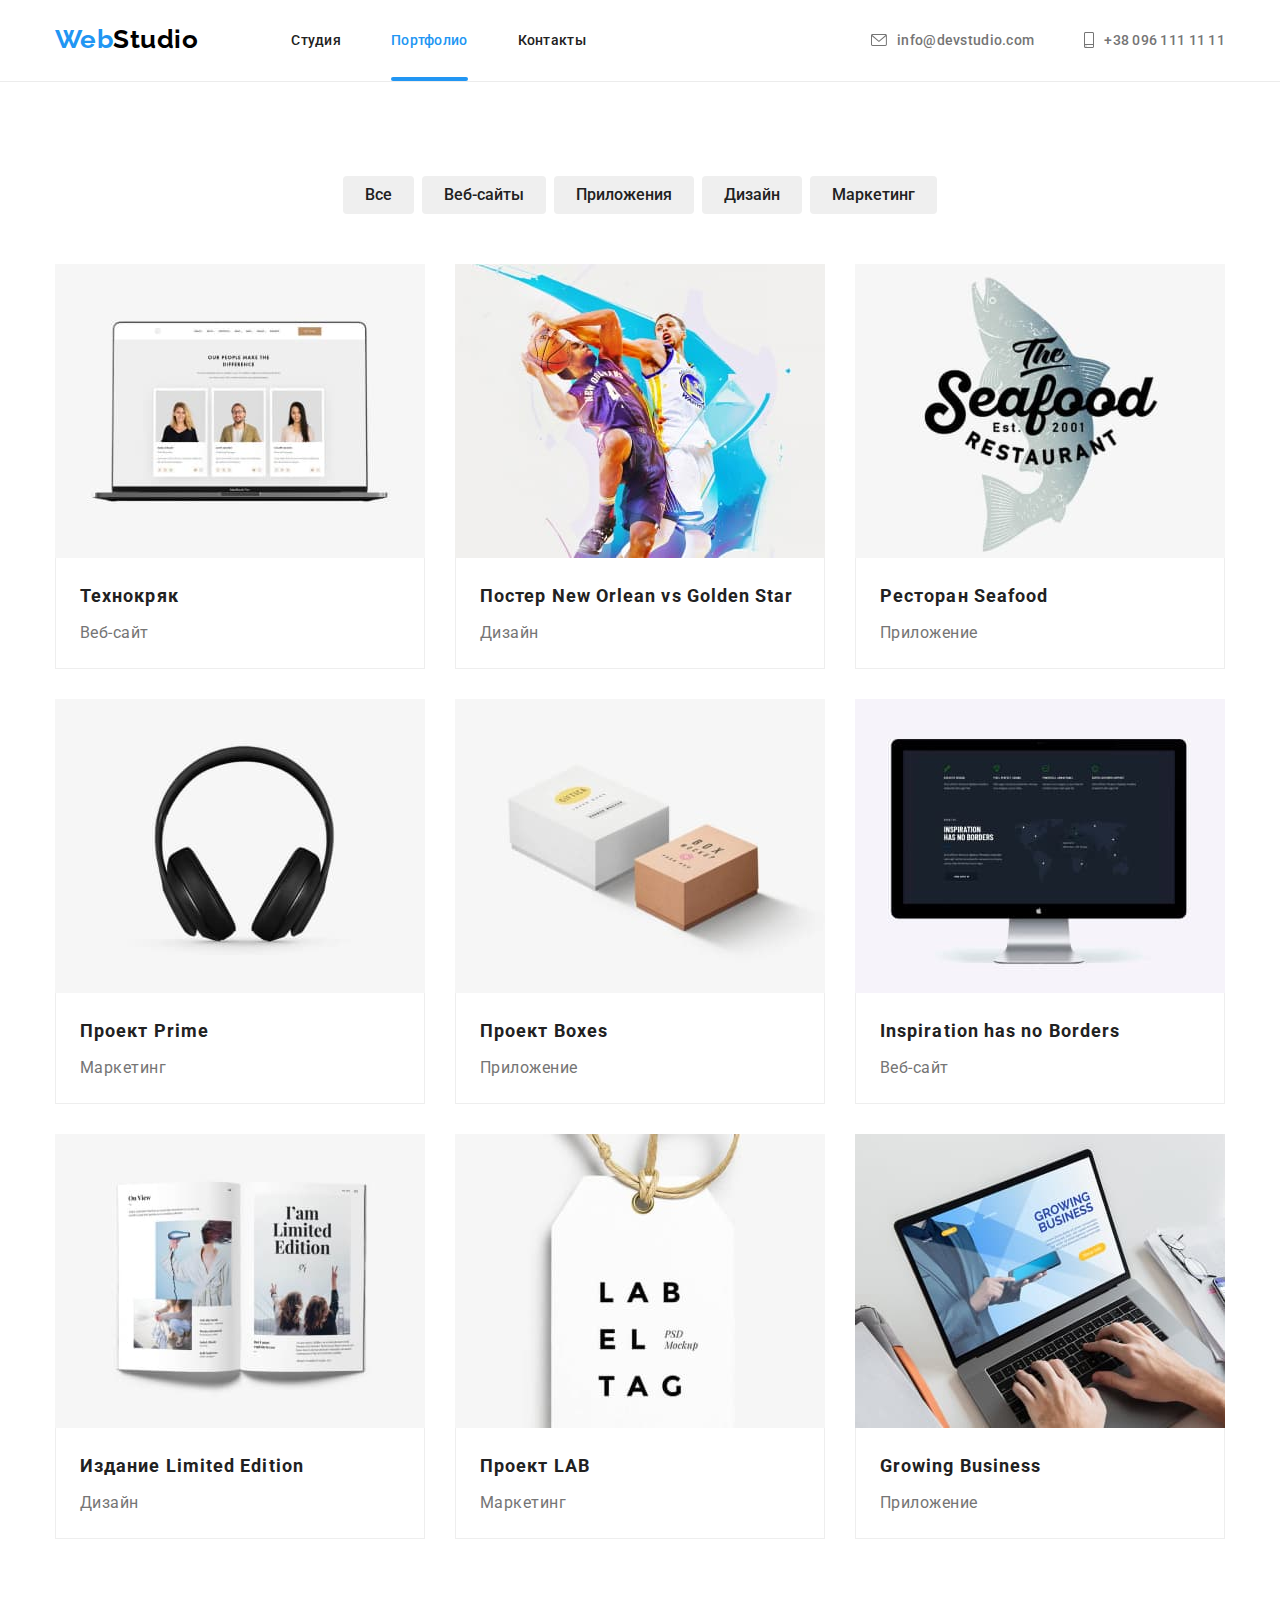
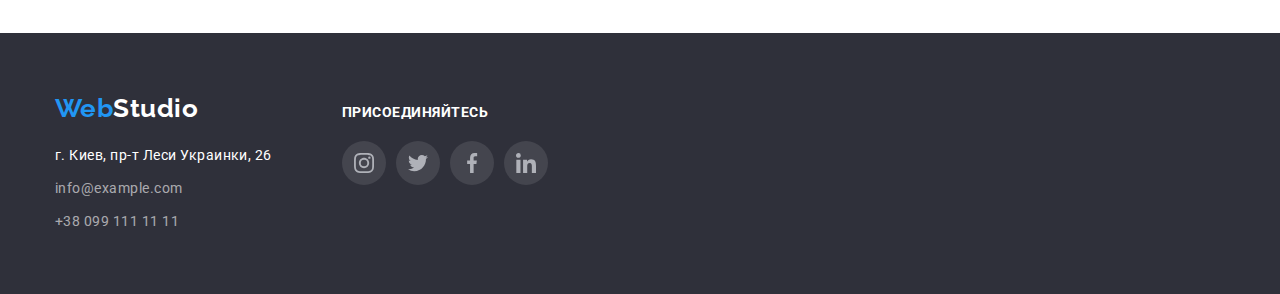
==== portfolio.html @ 7136a8c1 "hw-06" ====
<!DOCTYPE html>
<html lang="ru">
  <head>
    <meta charset="UTF-8" />
    <meta http-equiv="X-UA-Compatible" content="IE=edge" />
    <meta name="viewport" content="width=device-width, initial-scale=1.0" />
    <title>Document</title>
    <link rel="preconnect" href="https://fonts.googleapis.com" />
    <link rel="preconnect" href="https://fonts.gstatic.com" crossorigin />
    <link
      href="https://fonts.googleapis.com/css2?family=Raleway:wght@700&family=Roboto:wght@400;500;700;900&display=swap"
      rel="stylesheet"
    />
    <link
      rel="stylesheet"
      href="https://cdn.jsdelivr.net/npm/modern-normalize@1.1.0/modern-normalize.min.css"
    />
    <link rel="stylesheet" href="./css/styles.css" />
  </head>
  <body>
    <header class="header header-line">
      <div class="container container-header">
        <nav class="nav">
          <a lang="en" href="./index.html" class="logo"
            >Web<span class="logo-studio">Studio</span></a
          >
          <ul class="site-nav list">
            <li class="site-nav-item">
              <a href="./index.html" class="link">Студия</a>
            </li>
            <li class="site-nav-item">
              <a href="./portfolio.html" class="link current">Портфолио</a>
            </li>
            <li class="site-nav-item"><a href="" class="link">Контакты</a></li>
          </ul>
        </nav>
        <ul class="contacts-list list">
          <li class="contacts-item">
            <a href="mailto:info@devstudio.com" class="contacts-link"
              ><svg class="icon-mail" width="16" height="12">
                <use href="./images/symbol-defs.svg#mail"></use>
              </svg>
              info@devstudio.com</a
            >
          </li>
          <li class="contacts-item">
            <a href="tel:380961111111" class="contacts-link"
              ><svg class="icon-phone" width="10" height="16">
                <use href="./images/symbol-defs.svg#phone"></use></svg
              >+38 096 111 11 11</a
            >
          </li>
        </ul>
      </div>
    </header>
    <main>
      <!-- portfolio -->
      <section class="portfolio">
        <div class="container">
          <h1 class="visually-hidden">Портфолио</h1>
          <ul class="button-list list">
            <li class="button-list-item">
              <button type="button" class="button">Все</button>
            </li>
            <li class="button-list-item">
              <button type="button" class="button">Веб-сайты</button>
            </li>
            <li class="button-list-item">
              <button type="button" class="button">Приложения</button>
            </li>
            <li class="button-list-item">
              <button type="button" class="button">Дизайн</button>
            </li>
            <li class="button-list-item">
              <button type="button" class="button">Маркетинг</button>
            </li>
          </ul>
          <ul class="portfolio-list list">
            <li class="portfolio-list-item">
              <a href="" class="portfolio-link">
                <div class="portfolio-thumb">
                  <img
                    class="no-gap"
                    width="370"
                    src="./images/tehno.jpg"
                    alt="ноутбук"
                  />
                  <div class="portfolio-overlay">
                    <p class="thumb-text">
                      Ресурс предлагает комплексные предложения с разным уровнем
                      функционала и сервисов. Все это позволит посетителю
                      получить исчерпывающие сведения о компании или частном
                      лице.
                    </p>
                  </div>
                </div>

                <div class="item-description">
                  <h2 class="portfolio-list-title">Технокряк</h2>
                  <p class="portfolio-list-text">Веб-сайт</p>
                </div></a
              >
            </li>
            <li class="portfolio-list-item">
              <a href="" class="portfolio-link">
                <div class="portfolio-thumb">
                  <img
                    class="no-gap"
                    width="370"
                    src="./images/neworlean.jpg"
                    alt="баскетболисты"
                  />
                  <div class="portfolio-overlay">
                    <p class="thumb-text">
                      Ресурс предлагает комплексные предложения с разным уровнем
                      функционала и сервисов. Все это позволит посетителю
                      получить исчерпывающие сведения о компании или частном
                      лице.
                    </p>
                  </div>
                </div>

                <div class="item-description">
                  <h2 class="portfolio-list-title">
                    Постер <span lang="en">New Orlean vs Golden Star</span>
                  </h2>
                  <p class="portfolio-list-text">Дизайн</p>
                </div></a
              >
            </li>
            <li class="portfolio-list-item">
              <a href="" class="portfolio-link">
                <div class="portfolio-thumb">
                  <img
                    class="no-gap"
                    width="370"
                    src="./images/seafood.jpg"
                    alt="логотип ресторана"
                  />
                  <div class="portfolio-overlay">
                    <p class="thumb-text">
                      Ресурс предлагает комплексные предложения с разным уровнем
                      функционала и сервисов. Все это позволит посетителю
                      получить исчерпывающие сведения о компании или частном
                      лице.
                    </p>
                  </div>
                </div>

                <div class="item-description">
                  <h2 class="portfolio-list-title">
                    Ресторан <span lang="en">Seafood</span>
                  </h2>
                  <p class="portfolio-list-text">Приложение</p>
                </div></a
              >
            </li>
            <li class="portfolio-list-item">
              <a href="" class="portfolio-link">
                <div class="portfolio-thumb">
                  <img
                    class="no-gap"
                    width="370"
                    src="./images/prime.jpg"
                    alt="наушники"
                  />
                  <div class="portfolio-overlay">
                    <p class="thumb-text">
                      Ресурс предлагает комплексные предложения с разным уровнем
                      функционала и сервисов. Все это позволит посетителю
                      получить исчерпывающие сведения о компании или частном
                      лице.
                    </p>
                  </div>
                </div>

                <div class="item-description">
                  <h2 class="portfolio-list-title">
                    Проект <span lang="en">Prime</span>
                  </h2>
                  <p class="portfolio-list-text">Маркетинг</p>
                </div></a
              >
            </li>
            <li class="portfolio-list-item">
              <a href="" class="portfolio-link">
                <div class="portfolio-thumb">
                  <img
                    class="no-gap"
                    width="370"
                    src="./images/boxes.jpg"
                    alt="коробки"
                  />
                  <div class="portfolio-overlay">
                    <p class="thumb-text">
                      Ресурс предлагает комплексные предложения с разным уровнем
                      функционала и сервисов. Все это позволит посетителю
                      получить исчерпывающие сведения о компании или частном
                      лице.
                    </p>
                  </div>
                </div>

                <div class="item-description">
                  <h2 class="portfolio-list-title">
                    Проект <span lang="en">Boxes</span>
                  </h2>
                  <p class="portfolio-list-text">Приложение</p>
                </div></a
              >
            </li>
            <li class="portfolio-list-item">
              <a href="" class="portfolio-link">
                <div class="portfolio-thumb">
                  <img
                    class="no-gap"
                    width="370"
                    src="./images/inspiration.jpg"
                    alt="монитор"
                  />
                  <div class="portfolio-overlay">
                    <p class="thumb-text">
                      Ресурс предлагает комплексные предложения с разным уровнем
                      функционала и сервисов. Все это позволит посетителю
                      получить исчерпывающие сведения о компании или частном
                      лице.
                    </p>
                  </div>
                </div>

                <div class="item-description">
                  <h2 class="portfolio-list-title" lang="en">
                    Inspiration has no Borders
                  </h2>
                  <p class="portfolio-list-text">Веб-сайт</p>
                </div></a
              >
            </li>
            <li class="portfolio-list-item">
              <a href="" class="portfolio-link">
                <div class="portfolio-thumb">
                  <img
                    class="no-gap"
                    width="370"
                    src="./images/limitededition.jpg"
                    alt="открытая книга"
                  />
                  <div class="portfolio-overlay">
                    <p class="thumb-text">
                      Ресурс предлагает комплексные предложения с разным уровнем
                      функционала и сервисов. Все это позволит посетителю
                      получить исчерпывающие сведения о компании или частном
                      лице.
                    </p>
                  </div>
                </div>

                <div class="item-description">
                  <h2 class="portfolio-list-title">
                    Издание <span lang="en">Limited Edition</span>
                  </h2>
                  <p class="portfolio-list-text">Дизайн</p>
                </div></a
              >
            </li>
            <li class="portfolio-list-item">
              <a href="" class="portfolio-link">
                <div class="portfolio-thumb">
                  <img
                    class="no-gap"
                    width="370"
                    src="./images/lab.jpg"
                    alt="бирка"
                  />
                  <div class="portfolio-overlay">
                    <p class="thumb-text">
                      Ресурс предлагает комплексные предложения с разным уровнем
                      функционала и сервисов. Все это позволит посетителю
                      получить исчерпывающие сведения о компании или частном
                      лице.
                    </p>
                  </div>
                </div>

                <div class="item-description">
                  <h2 class="portfolio-list-title">
                    Проект <span lang="en">LAB</span>
                  </h2>
                  <p class="portfolio-list-text">Маркетинг</p>
                </div></a
              >
            </li>
            <li class="portfolio-list-item">
              <a href="" class="portfolio-link">
                <div class="portfolio-thumb">
                  <img
                    class="no-gap"
                    width="370"
                    src="./images/growingbusiness.jpg"
                    alt="открытый ноутбук"
                  />
                  <div class="portfolio-overlay">
                    <p class="thumb-text">
                      Ресурс предлагает комплексные предложения с разным уровнем
                      функционала и сервисов. Все это позволит посетителю
                      получить исчерпывающие сведения о компании или частном
                      лице.
                    </p>
                  </div>
                </div>

                <div class="item-description">
                  <h2 class="portfolio-list-title" lang="en">
                    Growing Business
                  </h2>
                  <p class="portfolio-list-text">Приложение</p>
                </div></a
              >
            </li>
          </ul>
        </div>
      </section>
    </main>
    <footer class="footer">
      <div class="container">
        <div class="footer-flex">
          <div class="logo-address">
            <a lang="en" href="./index.html" class="logo-futer logo"
              >Web<span class="logo-studio-footer">Studio</span></a
            >
            <address class="address">
              <ul class="list">
                <li class="address-list">
                  <p class="address address-city">
                    г. Киев, пр-т Леси Украинки, 26
                  </p>
                </li>
                <li class="address-list">
                  <a href="mailto:info@example.com" class="address address-mail"
                    >info@example.com</a
                  >
                </li>
                <li class="address-list">
                  <a href="tel:380991111111" class="address address-tel"
                    >+38 099 111 11 11</a
                  >
                </li>
              </ul>
            </address>
          </div>
          <div class="footer-social">
            <h2 class="footer-social-title">присоединяйтесь</h2>

            <ul class="footer-social-list list">
              <li class="footer-social-item">
                <a href="https://www.instagram.com/" class="social-bg">
                  <svg class="social-icon bottom" width="20" height="20">
                    <use href="./images/symbol-defs.svg#instagram"></use>
                  </svg>
                </a>
              </li>
              <li class="footer-social-item">
                <a href="https://twitter.com/" class="social-bg"
                  ><svg class="social-icon bottom" width="20" height="20">
                    <use href="./images/symbol-defs.svg#twitter"></use></svg
                ></a>
              </li>
              <li class="footer-social-item">
                <a href="https://www.facebook.com/" class="social-bg"
                  ><svg class="social-icon bottom" width="20" height="20">
                    <use href="./images/symbol-defs.svg#facebook"></use></svg
                ></a>
              </li>
              <li class="footer-social-item">
                <a href="https://www.linkedin.com/" class="social-bg"
                  ><svg class="social-icon bottom" width="20" height="20">
                    <use href="./images/symbol-defs.svg#linkedin"></use></svg
                ></a>
              </li>
            </ul>
          </div>
        </div>
      </div>
    </footer>
  </body>
</html>
---- css/styles.css ----
/* основной цвет текста #757575 */
/* вторичный цвет текста #212121 */
/* background: #FFFFFF */
/* вторичный цвет фона #F5F4FA */
/* акцент #2196F3 */

:root {
  --primary-text-color: #757575;
  --title-text-color: #212121;
  --accent-color: #2196f3;
  --background-color: #ffffff;
  --text-color: #ffffff;
  --time-transition: 250ms;
  --time-cubic: cubic-bezier(0.4, 0, 0.2, 1);
}
body {
  background: var(--background-color);
  color: var(--primary-text-color);
  font-family: roboto, sans-serif;
  letter-spacing: 0.03em;
}

.visually-hidden {
  position: absolute;
  white-space: nowrap;
  width: 1px;
  height: 1px;
  overflow: hidden;
  border: 0;
  padding: 0;
  clip: rect(0 0 0 0);
  clip-path: inset(50%);
  margin: -1px;
}

.container {
  width: 1200px;
  padding-left: 15px;
  padding-right: 15px;
  margin-left: auto;
  margin-right: auto;
}

.list {
  list-style: none;
  margin: 0;
  padding: 0;
}

.no-gap {
  display: block;
}

.header-line {
  border-bottom: 1px solid #ececec;
}

.nav .logo {
  padding-top: 24px;
  padding-bottom: 24px;
}

.logo {
  margin-right: 93px;
  color: var(--accent-color);
  font-family: Raleway, sans-serif;
  font-weight: 700;
  font-size: 26px;
  line-height: 1.2;
  text-decoration: none;
}

.logo .logo-studio {
  color: #000000;
}

.logo-studio-footer {
  color: var(--text-color);
}

/* Site nav */

.nav {
  display: flex;
}

.site-nav {
  display: flex;
  align-items: center;
}

.link {
  position: relative;
}

.current::after {
  content: '';
  position: absolute;
  display: block;
  width: 100%;
  height: 4px;
  background-color: var(--accent-color);
  border-radius: 4px;
  bottom: 0;
}

.site-nav-item:not(:last-child) {
  margin-right: 50px;
}

.site-nav .link {
  display: block;
  padding-top: 32px;
  padding-bottom: 32px;
  color: var(--title-text-color);
  font-weight: 500;
  font-size: 14px;
  line-height: 1.2;
  letter-spacing: 0.02em;
  text-decoration: none;

  transition: color var(--time-transition) var(--time-cubic);
}

.site-nav .link:hover,
.site-nav .link:focus {
  color: var(--accent-color);
}

.site-nav .link.current {
  color: var(--accent-color);
}

.contacts-link {
  display: flex;
  align-items: center;
  padding-top: 32px;
  padding-bottom: 32px;
  color: var(--primary-text-color);
  font-weight: 500;
  font-size: 14px;
  line-height: 1.2;
  letter-spacing: 0.02em;
  text-decoration: none;

  transition: color var(--time-transition) var(--time-cubic);
}

.contacts-link:hover,
.contacts-link:focus {
  color: var(--accent-color);
}

.icon-mail {
  margin-right: 10px;
  fill: currentColor;
}

.icon-phone {
  margin-right: 10px;
  fill: currentColor;
}

.container-header {
  display: flex;
  align-items: center;
}

.contacts-list {
  display: flex;
  margin-left: auto;
}

.contacts-item:not(:last-child) {
  margin-right: 50px;
}

/* Section Hero */

.hero {
  margin: 0 auto;
  max-width: 1600px;
  padding-top: 200px;
  padding-bottom: 200px;
  text-align: center;
  background-image: linear-gradient(
      rgba(47, 48, 58, 0.4),
      rgba(47, 48, 58, 0.4)
    ),
    url(../images/hero-background.jpg);
  background-color: #2f303a;
  background-size: cover;
  background-position: center;
  background-repeat: no-repeat;
}
.hero-title {
  width: 696px;
  margin: 0 auto 30px auto;
  color: var(--text-color);
  font-weight: 900;
  font-size: 44px;
  line-height: 1.36;

  letter-spacing: 0.06em;
  text-transform: uppercase;
}

.backdrop {
  position: fixed;
  top: 0;
  left: 0;
  width: 100%;
  height: 100%;
  z-index: 1;
  background-color: rgba(0, 0, 0, 0.2);

  opacity: 1;
  transition: opacity var(--time-transition) var(--time-cubic);
}

.backdrop.is-hidden {
  opacity: 0;
  pointer-events: none;
}

.backdrop.is-hidden .modal {
  transform: translate(-50%, -50%) scale(0.5);
  opacity: 1;
}

.modal {
  position: absolute;
  top: 50%;
  left: 50%;
  transform: translate(-50%, -50%);
  min-width: 528px;
  min-height: 581px;
  background-color: #fff;
  box-shadow: 0px 1px 3px rgba(0, 0, 0, 0.12), 0px 1px 1px rgba(0, 0, 0, 0.14),
    0px 2px 1px rgba(0, 0, 0, 0.2);
  border-radius: 4px;

  transform: translate(-50%, -50%) scale(1);
  transition: transform var(--time-transition) var(--time-cubic),
    opacity var(--time-transition) var(--time-cubic);
}

.close-button {
  position: absolute;
  top: 8px;
  right: 8px;
  width: 30px;
  height: 30px;
  display: flex;
  justify-content: center;
  align-items: center;
  background-color: #fff;
  border-radius: 50%;
  border: 1px solid rgba(0, 0, 0, 0.1);

  transition: box-shadow var(--time-transition) var(--time-cubic);
}

.close-button:hover,
.close-button:focus {
  box-shadow: 0px 1px 3px rgba(0, 0, 0, 0.12), 0px 1px 1px rgba(0, 0, 0, 0.14),
    0px 2px 1px rgba(0, 0, 0, 0.2);
}

/* Section Features */

.features {
  padding-top: 94px;
  padding-bottom: 94px;
}

.future-list {
  display: flex;
}

.future-list-item {
  width: 270px;
}

.future-list-item:not(:last-child) {
  margin-right: 30px;
}

.future-list .title {
  margin-top: 0;
  margin-bottom: 10px;
  color: var(--title-text-color);
  font-weight: 700;
  font-size: 14px;
  line-height: 1.2;
  text-transform: uppercase;
}

.future-list-text {
  margin: 0;
  padding-top: 1px;
  padding-bottom: 2px;
  font-size: 14px;
  line-height: 1.71;
}

.future-list-icon {
}

.icon-bg {
  display: flex;
  justify-content: center;
  align-items: center;
  width: 270px;
  height: 120px;
  background-color: #f5f4fa;
  border-radius: 4px;
  margin-bottom: 30px;
}

/* Section we */

.we {
  padding-bottom: 94px;
}

.we-picture {
  position: relative;
}

.pic-overlay {
  position: absolute;
  display: flex;
  align-items: center;
  justify-content: center;
  width: 100%;
  height: 70px;
  background-color: rgba(47, 48, 58, 0.8);
  transform: translate(0%, -100%);
}

.we-title,
.team-title,
.clents-title {
  margin-top: 0;
  margin-bottom: 50px;
  color: var(--title-text-color);
  font-weight: 700;
  font-size: 36px;
  line-height: 1.2;
  text-align: center;
}

.we-overlay-title {
  font-weight: 700;
  font-size: 14px;
  line-height: 1.14;
  text-align: center;
  text-transform: uppercase;
  color: var(--text-color);
  margin: 0;
}

.we-list {
  display: flex;
}

.we-list-item:not(:last-child) {
  margin-right: 30px;
}

/* Section Team */

.team {
  padding-top: 94px;
  padding-bottom: 94px;
  background-color: #f5f4fa;
}

.team-list {
  display: flex;
}

.team-list-item {
  background-color: var(--background-color);
  box-shadow: 0px 1px 3px rgba(0, 0, 0, 0.12), 0px 1px 1px rgba(0, 0, 0, 0.14),
    0px 2px 1px rgba(0, 0, 0, 0.2);
  border-radius: 0px 0px 4px 4px;
}

.team-list-item:not(:last-child) {
  margin-right: 30px;
}

.team-member {
  padding-top: 30px;
  padding-bottom: 30px;
}

.team-list-title {
  color: var(--title-text-color);
  font-weight: 500;
  font-size: 16px;
  line-height: 1.18;
  text-align: center;
  margin-top: 0;
  margin-bottom: 10px;
}

.team-position {
  font-size: 16px;
  line-height: 1.18;
  text-align: center;
  margin-top: 0;
  margin-bottom: 16px;
}

.social {
  display: flex;
  padding-left: 32px;
  padding-right: 32px;
  gap: 10px;
}

.social-bg {
  display: flex;
  justify-content: center;
  align-items: center;
  background-color: #ffffff;
  width: 44px;
  height: 44px;
  border-radius: 50%;
  color: #afb1b8;

  transition: color var(--time-transition) var(--time-cubic),
    background-color var(--time-transition) var(--time-cubic);
}

.social-icon {
  fill: currentColor;
}

.social-bg:hover,
.social-bg:focus {
  background-color: var(--accent-color);
  color: var(--text-color);
}

/* Clients */

.clients {
  padding-top: 94px;
  padding-bottom: 94px;
}

.clients-list {
  display: flex;
  gap: 30px;
}

.clents-title {
  margin-top: 0;
  margin-bottom: 50px;
}

.client-link {
  display: flex;
  justify-content: center;
  align-items: center;
  width: 170px;
  height: 92px;
  border: 1px solid #afb1b8;
  border-radius: 4px;
  text-decoration: none;
  color: #afb1b8;

  transition: color var(--time-transition) var(--time-cubic),
    border-color var(--time-transition) var(--time-cubic);
}

.client-icon {
  fill: currentColor;
}

.client-link:focus,
.client-link:hover {
  border-color: var(--accent-color);
  color: var(--accent-color);
}

/* Button */

.button {
  display: inline-block;
  border: 0px solid transparent;
  border-radius: 4px;
  padding: 6px 22px;
  color: var(--title-text-color);
  font-family: inherit;
  font-weight: 500;
  font-size: 16px;
  line-height: 1.62;
  text-align: center;
  cursor: pointer;

  transition: box-shadow var(--time-transition) var(--time-cubic),
    color var(--time-transition) var(--time-cubic),
    background-color var(--time-transition) var(--time-cubic);
}

.button:hover,
.button:focus {
  color: var(--background-color);
  background-color: var(--accent-color);
  box-shadow: 0px 3px 1px rgba(0, 0, 0, 0.1), 0px 1px 2px rgba(0, 0, 0, 0.08),
    0px 2px 2px rgba(0, 0, 0, 0.12);
}
.button.hero-button {
  display: inline-block;
  padding: 10px 32px;
  color: var(--text-color);
  background-color: var(--accent-color);
  font-weight: 700;
  font-size: 16px;
  line-height: 1.88;
  letter-spacing: 0.06em;

  transition: background-color var(--time-transition) var(--time-cubic);
}

.button.hero-button:hover,
.button.hero-button:focus {
  background-color: #188ce8;
}

/* Portfolio Page*/

.portfolio {
  padding-top: 94px;
  padding-bottom: 94px;
}

.button-list {
  display: flex;
  justify-content: center;
  margin-bottom: 50px;
}

.button-list-item:not(:last-child) {
  margin-right: 8px;
}

.item-description {
  padding: 20px 24px;
  border-bottom: 1px solid #eeeeee;
  border-left: 1px solid #eeeeee;
  border-right: 1px solid #eeeeee;
}

.portfolio-list-title {
  color: var(--title-text-color);
  font-weight: 700;
  font-size: 18px;
  line-height: 2;
  letter-spacing: 0.06em;
  margin-top: 0;
  margin-bottom: 4px;
}

.portfolio-list-text {
  font-size: 16px;
  line-height: 1.88;
  margin: 0;
  color: var(--primary-text-color);
}

.portfolio-list {
  display: flex;
  flex-wrap: wrap;
}

.portfolio-list-item {
  width: 370px;
  margin-right: 30px;
}

.portfolio-link {
  display: block;
  text-decoration: none;
  transition: box-shadow var(--time-transition) var(--time-cubic);
}

.thumb-text {
  font-size: 18px;
  line-height: 1.56;
  color: var(--text-color);
  margin: 0;
  padding-top: 63px;
  padding-right: 24px;
  padding-left: 24px;
}

.portfolio-thumb {
  position: relative;
  overflow: hidden;
}

.portfolio-overlay {
  position: absolute;
  width: 100%;
  height: 100%;
  background-color: rgba(33, 150, 243, 0.9);
  transform: translatey(0);
  opacity: 0.5;
  transition: transform var(--time-transition) var(--time-cubic),
    opacity var(--time-transition) var(--time-cubic);
}

.portfolio-link:hover .portfolio-overlay,
.portfolio-link:focus .portfolio-overlay {
  transform: translatey(-100%);
  opacity: 1;
}

.portfolio-link:focus,
.portfolio-link:hover {
  box-shadow: 0px 1px 1px rgba(0, 0, 0, 0.12), 0px 4px 4px rgba(0, 0, 0, 0.06),
    1px 4px 6px rgba(0, 0, 0, 0.16);
}

.portfolio-list-item:nth-child(3n) {
  margin-right: 0;
}

.portfolio-list-item:nth-child(-n + 6) {
  margin-bottom: 30px;
}

/* Footer */

.footer-flex {
  display: flex;
  align-items: baseline;
}

.footer-social-list {
  display: flex;
  gap: 10px;
}

.footer-social-title {
  margin-top: 0;
  margin-bottom: 20px;
  font-weight: 700;
  font-size: 14px;
  line-height: 1.14;
  text-transform: uppercase;
  color: #ffffff;
}

.footer {
  padding-top: 60px;
  padding-bottom: 60px;
  background-color: #2f303a;
}

.logo-futer.logo {
  display: block;
  margin-right: 0;
  margin-bottom: 20px;
}

.address {
  font-style: normal;
  font-size: 14px;
  line-height: 1.71;
  text-decoration: none;
}

.address .address-city {
  display: inline-block;
  margin: 0;
  color: var(--text-color);
}

.address .address-mail {
  display: inline-block;
  color: rgba(255, 255, 255, 0.6);

  transition: color var(--time-transition) var(--time-cubic);
}

.address-mail:hover,
.address-mail:focus {
  color: var(--accent-color);
}

.address .address-tel {
  display: inline-block;
  color: rgba(255, 255, 255, 0.6);

  transition: color var(--time-transition) var(--time-cubic);
}

.address-tel:hover,
.address-tel:focus {
  color: var(--accent-color);
}

.address-list:not(:last-child) {
  margin-bottom: 9px;
}

.logo-address {
  margin-right: 70px;
}
.footer-social-item .social-bg {
  background: rgba(255, 255, 255, 0.1);
}

.footer-social-item .social-bg:hover,
.footer-social-item .social-bg:focus {
  background: var(--accent-color);
}

.social-icon-bottom {
  fill: var(--text-color);
}
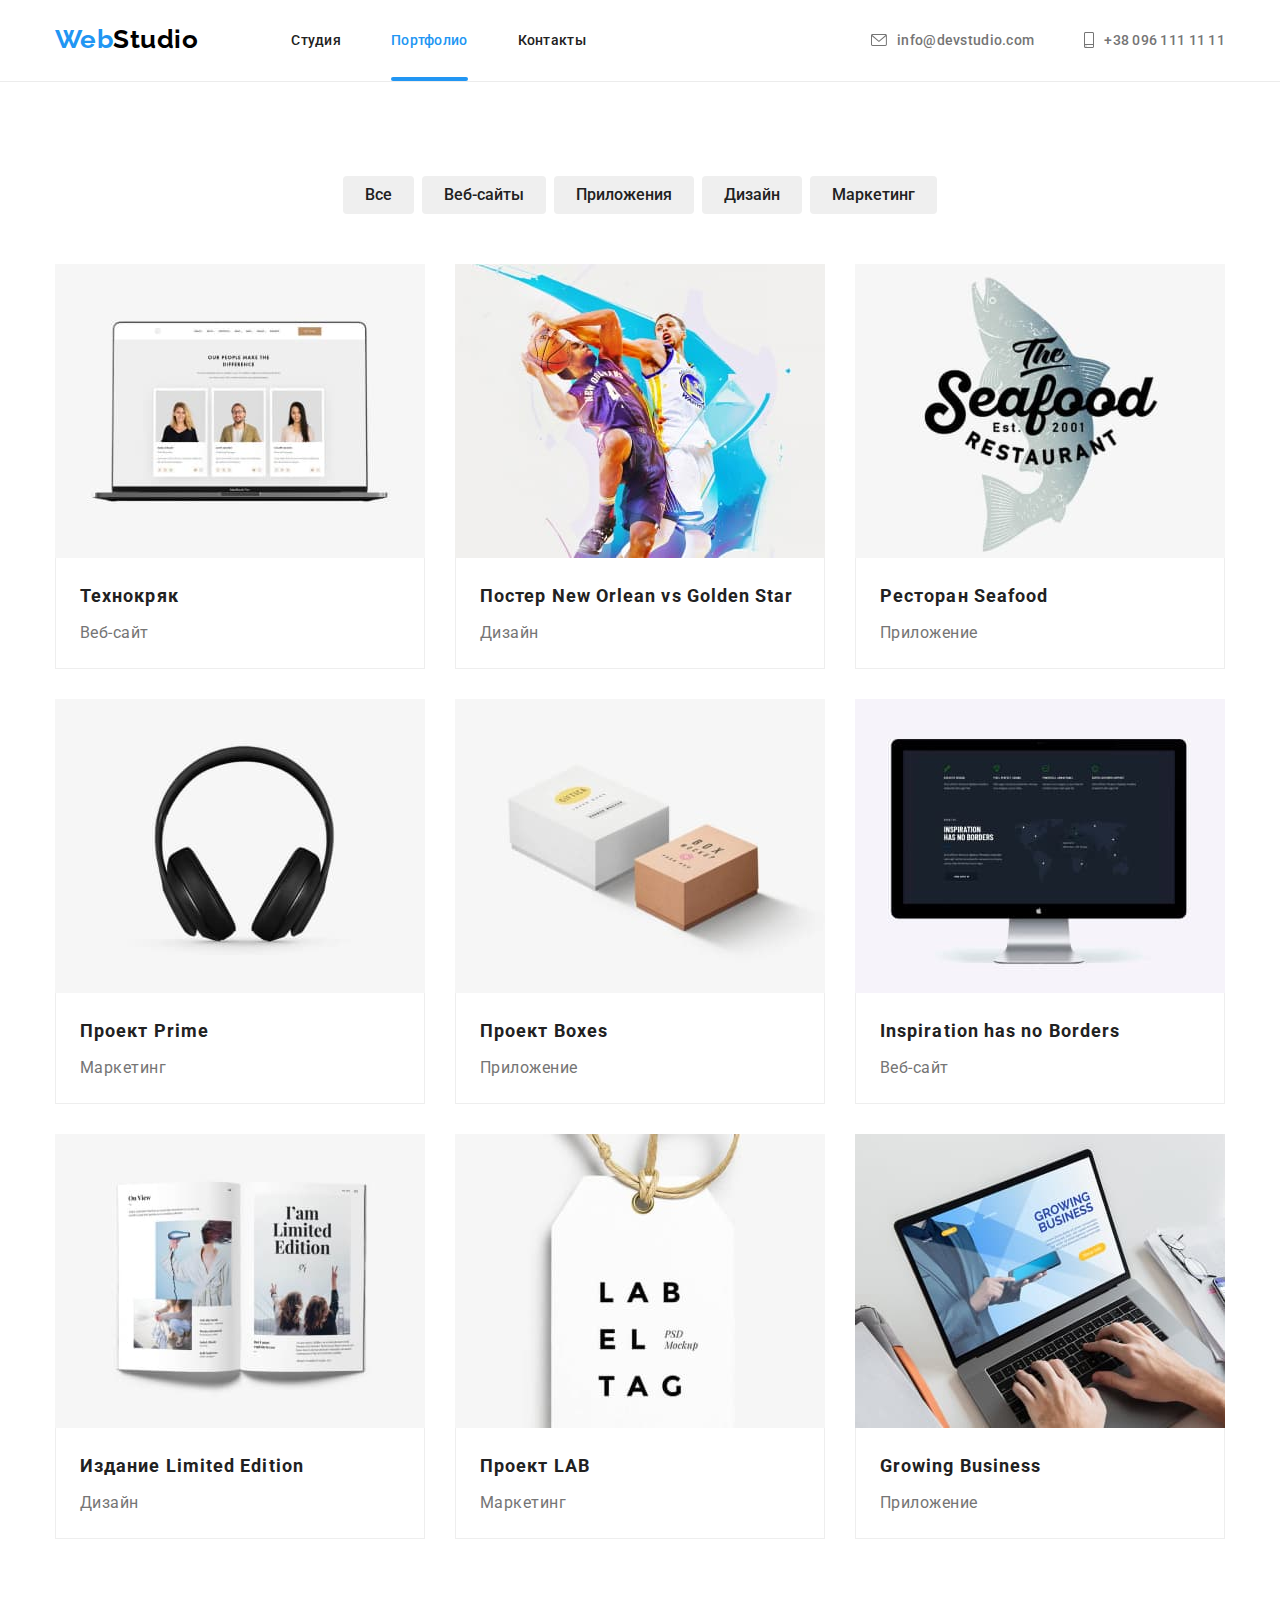
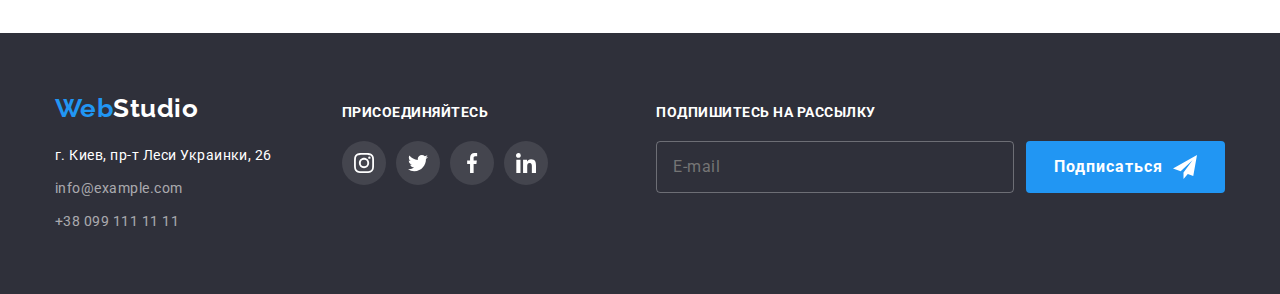
==== commit 6cc3e983: "hw-06" ====
--- a/portfolio.html
+++ b/portfolio.html
@@ -354,31 +354,50 @@
             <ul class="footer-social-list list">
               <li class="footer-social-item">
                 <a href="https://www.instagram.com/" class="social-bg">
-                  <svg class="social-icon bottom" width="20" height="20">
+                  <svg class="social-icon-bottom" width="20" height="20">
                     <use href="./images/symbol-defs.svg#instagram"></use>
                   </svg>
                 </a>
               </li>
               <li class="footer-social-item">
                 <a href="https://twitter.com/" class="social-bg"
-                  ><svg class="social-icon bottom" width="20" height="20">
+                  ><svg class="social-icon-bottom" width="20" height="20">
                     <use href="./images/symbol-defs.svg#twitter"></use></svg
                 ></a>
               </li>
               <li class="footer-social-item">
                 <a href="https://www.facebook.com/" class="social-bg"
-                  ><svg class="social-icon bottom" width="20" height="20">
+                  ><svg class="social-icon-bottom" width="20" height="20">
                     <use href="./images/symbol-defs.svg#facebook"></use></svg
                 ></a>
               </li>
               <li class="footer-social-item">
                 <a href="https://www.linkedin.com/" class="social-bg"
-                  ><svg class="social-icon bottom" width="20" height="20">
+                  ><svg class="social-icon-bottom" width="20" height="20">
                     <use href="./images/symbol-defs.svg#linkedin"></use></svg
                 ></a>
               </li>
             </ul>
           </div>
+          <form class="footer-form">
+            <h2 class="footer-form-title">Подпишитесь на рассылку</h2>
+            <div class="subscribe-group" role="group">
+              <label class="email-label">
+                <input
+                  class="email-label-input"
+                  type="email"
+                  name="email"
+                  placeholder="E-mail"
+                />
+              </label>
+              <button class="footer-btn button" type="submit">
+                Подписаться
+                <svg class="icon-send" width="24" height="24">
+                  <use href="./images/symbol-defs.svg#icon-send"></use>
+                </svg>
+              </button>
+            </div>
+          </form>
         </div>
       </div>
     </footer>
--- a/css/styles.css
+++ b/css/styles.css
@@ -235,6 +235,7 @@
   transform: translate(-50%, -50%);
   min-width: 528px;
   min-height: 581px;
+  padding: 40px;
   background-color: #fff;
   box-shadow: 0px 1px 3px rgba(0, 0, 0, 0.12), 0px 1px 1px rgba(0, 0, 0, 0.14),
     0px 2px 1px rgba(0, 0, 0, 0.2);
@@ -261,10 +262,152 @@
   transition: box-shadow var(--time-transition) var(--time-cubic);
 }
 
+.icon-close {
+  transition: fill 250ms var(--time-cubic);
+}
+
 .close-button:hover,
 .close-button:focus {
   box-shadow: 0px 1px 3px rgba(0, 0, 0, 0.12), 0px 1px 1px rgba(0, 0, 0, 0.14),
     0px 2px 1px rgba(0, 0, 0, 0.2);
+}
+
+.close-button:hover .icon-close,
+.close-button:focus .icon-close {
+  fill: var(--accent-color);
+}
+
+/* Modal */
+
+.modal-form {
+  /* display: flex;
+  flex-direction: column; */
+}
+
+.modal-form-title {
+  font-weight: 700;
+  font-size: 20px;
+  line-height: 1.15;
+  text-align: center;
+  letter-spacing: 0.03em;
+  color: var(--title-text-color);
+  margin-top: 0;
+  margin-bottom: 12px;
+}
+
+.modal-label-name {
+  position: relative;
+  display: block;
+  font-size: 12px;
+  line-height: 1.16;
+  letter-spacing: 0.01em;
+  color: var(--primary-text-color);
+}
+
+.modal-form-input {
+  display: block;
+  width: 100%;
+  height: 40px;
+  border: 1px solid rgba(33, 33, 33, 0.2);
+  border-radius: 4px;
+  padding-left: 42px;
+  margin-top: 4px;
+  transition: border-color var(--time-transition) var(--time-cubic);
+}
+
+.modal-input-icon {
+  position: absolute;
+  left: 12px;
+  bottom: 11px;
+
+  transition: fill var(--time-transition) var(--time-cubic);
+}
+
+.modal-list-item:not(:last-child) {
+  margin-bottom: 10px;
+}
+
+.modal-list {
+  margin-bottom: 20px;
+}
+
+.modal-form-input.comments {
+  height: 120px;
+  padding: 12px 16px;
+  resize: none;
+  margin-top: 4px;
+}
+
+.modal-form-input.comments::placeholder {
+  font-size: 12px;
+  line-height: 1.16;
+  letter-spacing: 0.01em;
+
+  color: rgba(117, 117, 117, 0.5);
+}
+
+.agreement {
+  display: block;
+  font-size: 14px;
+  line-height: 1.71;
+  letter-spacing: 0.03em;
+  color: var(--primary-text-color);
+  margin-bottom: 30px;
+}
+
+.modal-button.button {
+  display: block;
+  padding-right: 55px;
+  padding-left: 55px;
+  margin: 0 auto;
+
+  transition: box-shadow var(--time-transition) var(--time-cubic);
+}
+
+.modal-form-input:focus {
+  border-color: var(--accent-color);
+  outline: var(--accent-color);
+}
+
+.modal-form-input:focus + .modal-input-icon {
+  fill: var(--accent-color);
+}
+
+.agreement {
+  position: relative;
+  display: flex;
+  justify-content: center;
+  align-items: center;
+}
+
+.agreement__checkbox:checked + .agreement__uncheck-icon {
+  fill: var(--accent-color);
+  background-color: var(--accent-color);
+  border-radius: 3px;
+  background-image: url(../images/check.svg);
+  background-repeat: no-repeat;
+  background-position: center;
+}
+
+.agreement__checkbox:focus + .agreement__uncheck-icon {
+  fill: var(--accent-color);
+}
+
+.agreement__checkbox + .agreement__uncheck-icon {
+  fill: currentColor;
+  background-color: transparent;
+  border-radius: 3px;
+
+  transition: background-color 250ms var(--time-cubic),
+    fill 250ms var(--time-cubic);
+}
+
+.agreement__uncheck-icon {
+  margin-right: 7px;
+}
+
+.agreement__link {
+  color: var(--accent-color);
 }
 
 /* Section Features */
@@ -341,7 +484,7 @@
 
 .we-title,
 .team-title,
-.clents-title {
+.clients-title {
   margin-top: 0;
   margin-bottom: 50px;
   color: var(--title-text-color);
@@ -515,7 +658,9 @@
   box-shadow: 0px 3px 1px rgba(0, 0, 0, 0.1), 0px 1px 2px rgba(0, 0, 0, 0.08),
     0px 2px 2px rgba(0, 0, 0, 0.12);
 }
-.button.hero-button {
+.button.hero-button,
+.footer-btn,
+.modal-button {
   display: inline-block;
   padding: 10px 32px;
   color: var(--text-color);
@@ -648,7 +793,8 @@
   gap: 10px;
 }
 
-.footer-social-title {
+.footer-social-title,
+.footer-form-title {
   margin-top: 0;
   margin-bottom: 20px;
   font-weight: 700;
@@ -726,3 +872,45 @@
 .social-icon-bottom {
   fill: var(--text-color);
 }
+
+.footer-form {
+  margin-left: auto;
+}
+
+.icon-send {
+  fill: #fff;
+  margin-left: 10px;
+}
+
+.footer-btn {
+  display: flex;
+  align-items: center;
+  padding: 10px 28px;
+}
+
+.email-label-input {
+  width: 358px;
+  font-size: 16px;
+  line-height: 1.25;
+  letter-spacing: 0.03em;
+  color: rgba(255, 255, 255, 0.6);
+  padding-top: 15px;
+  padding-bottom: 15px;
+  padding-left: 16px;
+  background-color: transparent;
+  border: 1px solid rgba(255, 255, 255, 0.3);
+
+  border-radius: 4px;
+  margin-right: 12px;
+}
+
+.email-label::placeholder {
+  font-size: 16px;
+  line-height: 1.25;
+  letter-spacing: 0.03em;
+  color: rgba(255, 255, 255, 0.6);
+}
+
+.subscribe-group {
+  display: inline-flex;
+}
